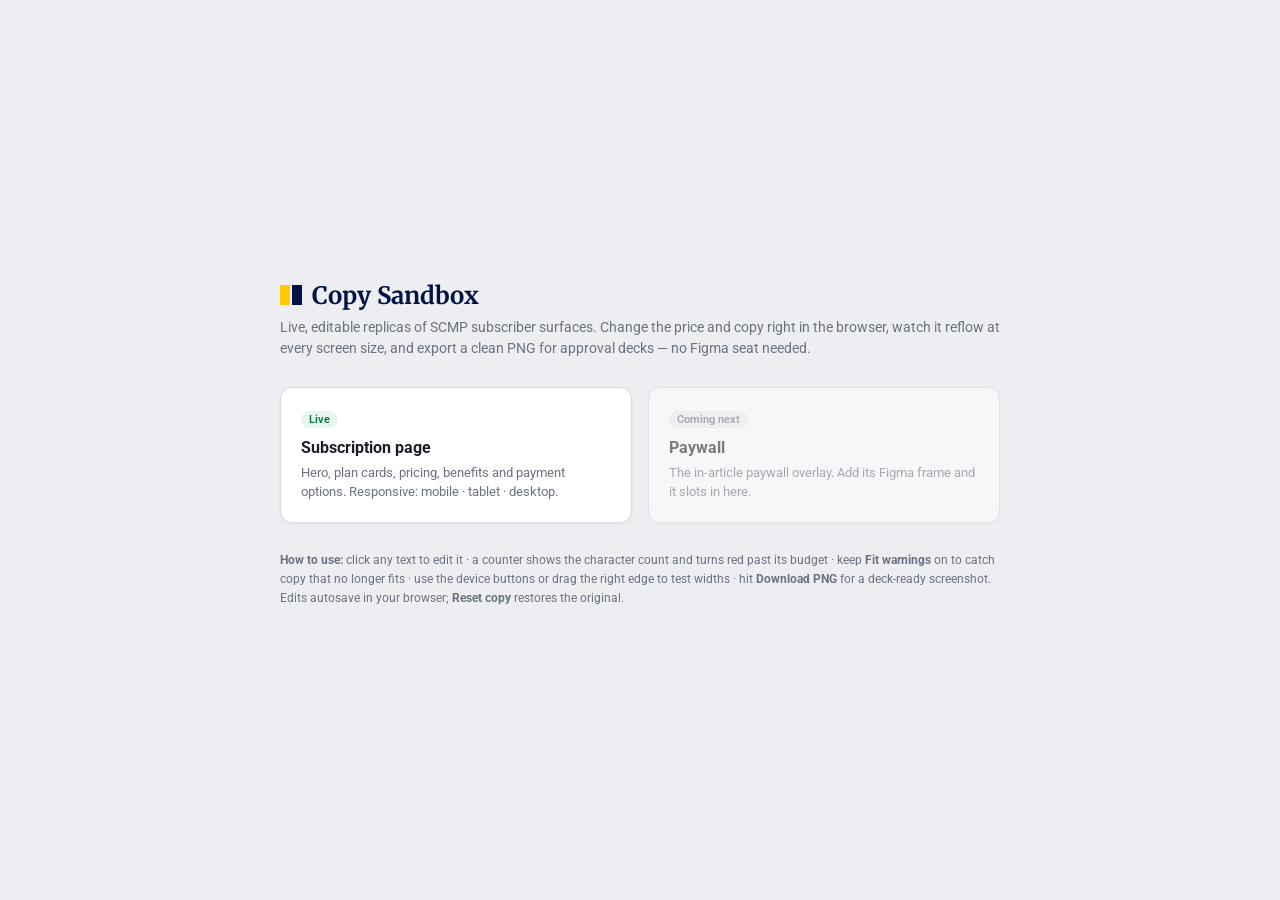
==== copy-sandbox/index.html @ f5ab09b9 "Add SCMP Copy Sandbox — editable subscription page prototype Live, editable replica of the SCMP subs" ====
<!doctype html>
<html lang="en">
<head>
<meta charset="utf-8" />
<meta name="viewport" content="width=device-width, initial-scale=1" />
<title>SCMP Copy Sandbox</title>
<link href="https://fonts.googleapis.com/css2?family=Merriweather:wght@400;700&family=Roboto:wght@400;500;700&display=swap" rel="stylesheet">
<style>
  :root { --navy:#001246; --action:#2c4692; --marigold:#ffca05; --line:#d7dbe0; --muted:#6b7280; }
  * { box-sizing: border-box; }
  body { margin:0; min-height:100vh; background:#eceef1; color:#1a1d24;
    font-family:"Roboto",system-ui,sans-serif; display:flex; align-items:center; justify-content:center; padding:40px 20px; }
  .wrap { max-width: 720px; width:100%; }
  .head { display:flex; align-items:center; gap:10px; margin-bottom:6px; }
  .marks { display:inline-flex; gap:2px; }
  .marks i { width:10px; height:20px; display:block; }
  .marks i:first-child{ background:var(--marigold);} .marks i:last-child{ background:var(--navy);}
  h1 { font-family:"Merriweather",serif; color:var(--navy); font-size:24px; margin:0; }
  .sub { color:var(--muted); font-size:14px; margin:0 0 28px; line-height:1.5; }
  .grid { display:grid; gap:16px; grid-template-columns:1fr 1fr; }
  @media (max-width:560px){ .grid{ grid-template-columns:1fr; } }
  a.card { display:block; background:#fff; border:1px solid var(--line); border-radius:12px; padding:20px;
    text-decoration:none; color:inherit; box-shadow:0 1px 3px rgba(16,24,40,.06); transition:box-shadow .15s, transform .15s; }
  a.card:hover { box-shadow:0 8px 24px rgba(16,24,40,.12); transform:translateY(-2px); }
  a.card.soon { opacity:.55; pointer-events:none; }
  .card h2 { font-size:16px; margin:0 0 6px; }
  .card p { font-size:13px; color:var(--muted); margin:0; line-height:1.5; }
  .pill { display:inline-block; font-size:11px; font-weight:600; padding:2px 8px; border-radius:20px; margin-bottom:10px; }
  .pill.live { background:#e7f6ee; color:#067647; }
  .pill.soon { background:#eef0f3; color:#6b7280; }
  .note { margin-top:28px; font-size:12px; color:var(--muted); line-height:1.6; }
</style>
</head>
<body>
  <div class="wrap">
    <div class="head"><span class="marks"><i></i><i></i></span><h1>Copy Sandbox</h1></div>
    <p class="sub">Live, editable replicas of SCMP subscriber surfaces. Change the price and copy right in the browser, watch it reflow at every screen size, and export a clean PNG for approval decks — no Figma seat needed.</p>

    <div class="grid">
      <a class="card" href="subscription.html">
        <span class="pill live">Live</span>
        <h2>Subscription page</h2>
        <p>Hero, plan cards, pricing, benefits and payment options. Responsive: mobile · tablet · desktop.</p>
      </a>
      <a class="card soon">
        <span class="pill soon">Coming next</span>
        <h2>Paywall</h2>
        <p>The in-article paywall overlay. Add its Figma frame and it slots in here.</p>
      </a>
    </div>

    <p class="note">
      <b>How to use:</b> click any text to edit it · a counter shows the character count and turns red past its budget ·
      keep <b>Fit warnings</b> on to catch copy that no longer fits · use the device buttons or drag the right edge to test widths ·
      hit <b>Download PNG</b> for a deck-ready screenshot. Edits autosave in your browser; <b>Reset copy</b> restores the original.
    </p>
  </div>
</body>
</html>
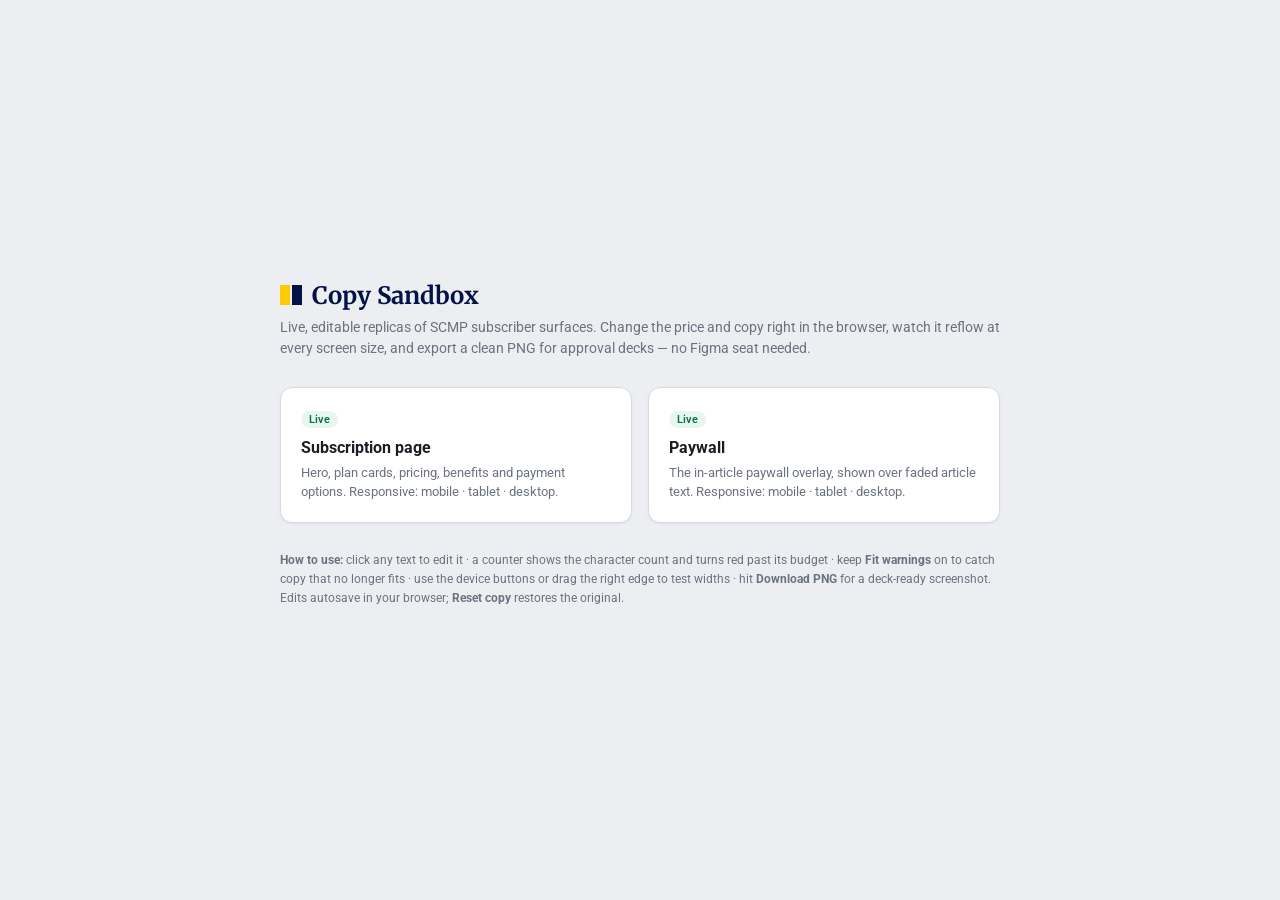
==== commit fdcb8cef: "Enhancement" ====
--- a/copy-sandbox/index.html
+++ b/copy-sandbox/index.html
@@ -42,10 +42,10 @@
         <h2>Subscription page</h2>
         <p>Hero, plan cards, pricing, benefits and payment options. Responsive: mobile · tablet · desktop.</p>
       </a>
-      <a class="card soon">
-        <span class="pill soon">Coming next</span>
+      <a class="card" href="paywall.html">
+        <span class="pill live">Live</span>
         <h2>Paywall</h2>
-        <p>The in-article paywall overlay. Add its Figma frame and it slots in here.</p>
+        <p>The in-article paywall overlay, shown over faded article text. Responsive: mobile · tablet · desktop.</p>
       </a>
     </div>
 
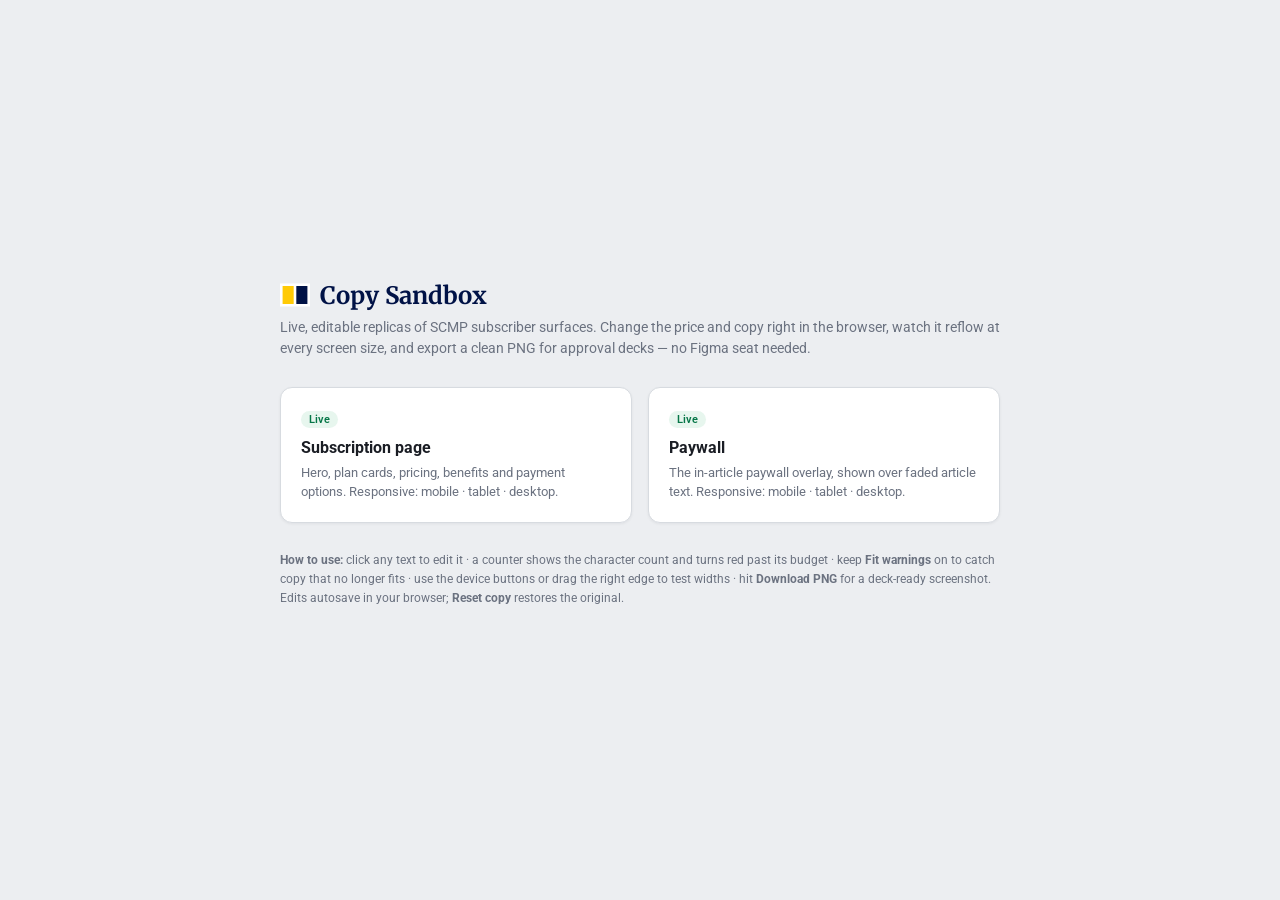
==== commit d9ed7875: "s" ====
--- a/copy-sandbox/index.html
+++ b/copy-sandbox/index.html
@@ -12,9 +12,7 @@
     font-family:"Roboto",system-ui,sans-serif; display:flex; align-items:center; justify-content:center; padding:40px 20px; }
   .wrap { max-width: 720px; width:100%; }
   .head { display:flex; align-items:center; gap:10px; margin-bottom:6px; }
-  .marks { display:inline-flex; gap:2px; }
-  .marks i { width:10px; height:20px; display:block; }
-  .marks i:first-child{ background:var(--marigold);} .marks i:last-child{ background:var(--navy);}
+  .flag { width:30px; height:30px; display:block; flex:0 0 auto; }
   h1 { font-family:"Merriweather",serif; color:var(--navy); font-size:24px; margin:0; }
   .sub { color:var(--muted); font-size:14px; margin:0 0 28px; line-height:1.5; }
   .grid { display:grid; gap:16px; grid-template-columns:1fr 1fr; }
@@ -33,7 +31,7 @@
 </head>
 <body>
   <div class="wrap">
-    <div class="head"><span class="marks"><i></i><i></i></span><h1>Copy Sandbox</h1></div>
+    <div class="head"><img class="flag" src="assets/Flag.svg" alt="" /><h1>Copy Sandbox</h1></div>
     <p class="sub">Live, editable replicas of SCMP subscriber surfaces. Change the price and copy right in the browser, watch it reflow at every screen size, and export a clean PNG for approval decks — no Figma seat needed.</p>
 
     <div class="grid">
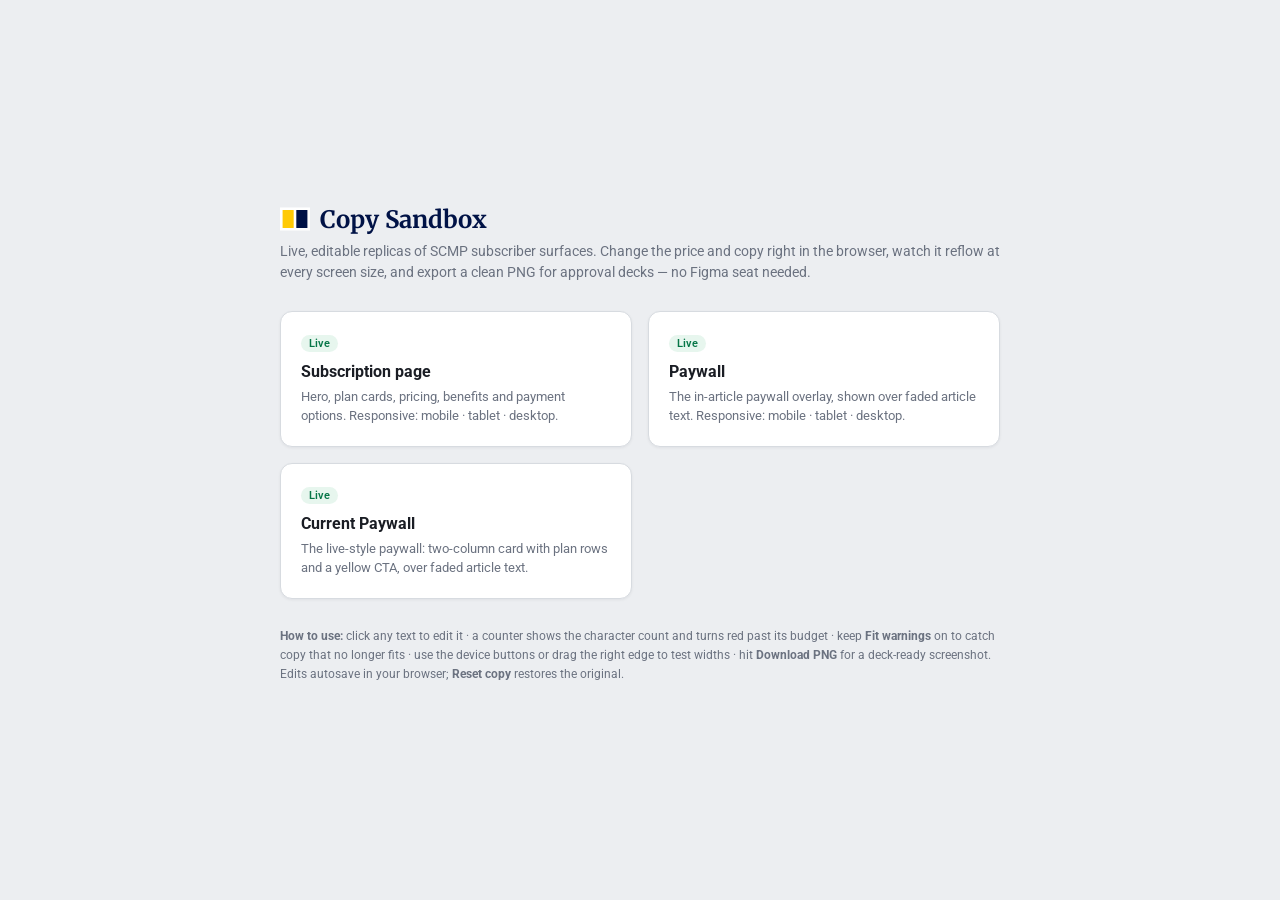
==== commit d2b73fa3: "g" ====
--- a/copy-sandbox/index.html
+++ b/copy-sandbox/index.html
@@ -45,6 +45,12 @@
         <h2>Paywall</h2>
         <p>The in-article paywall overlay, shown over faded article text. Responsive: mobile · tablet · desktop.</p>
       </a>
+
+      <a class="card" href="current-paywall.html">
+        <span class="pill live">Live</span>
+        <h2>Current Paywall</h2>
+        <p>The live-style paywall: two-column card with plan rows and a yellow CTA, over faded article text.</p>
+      </a>
     </div>
 
     <p class="note">
@@ -53,5 +59,6 @@
       hit <b>Download PNG</b> for a deck-ready screenshot. Edits autosave in your browser; <b>Reset copy</b> restores the original.
     </p>
   </div>
+  <script src="js/analytics.js"></script>
 </body>
 </html>
